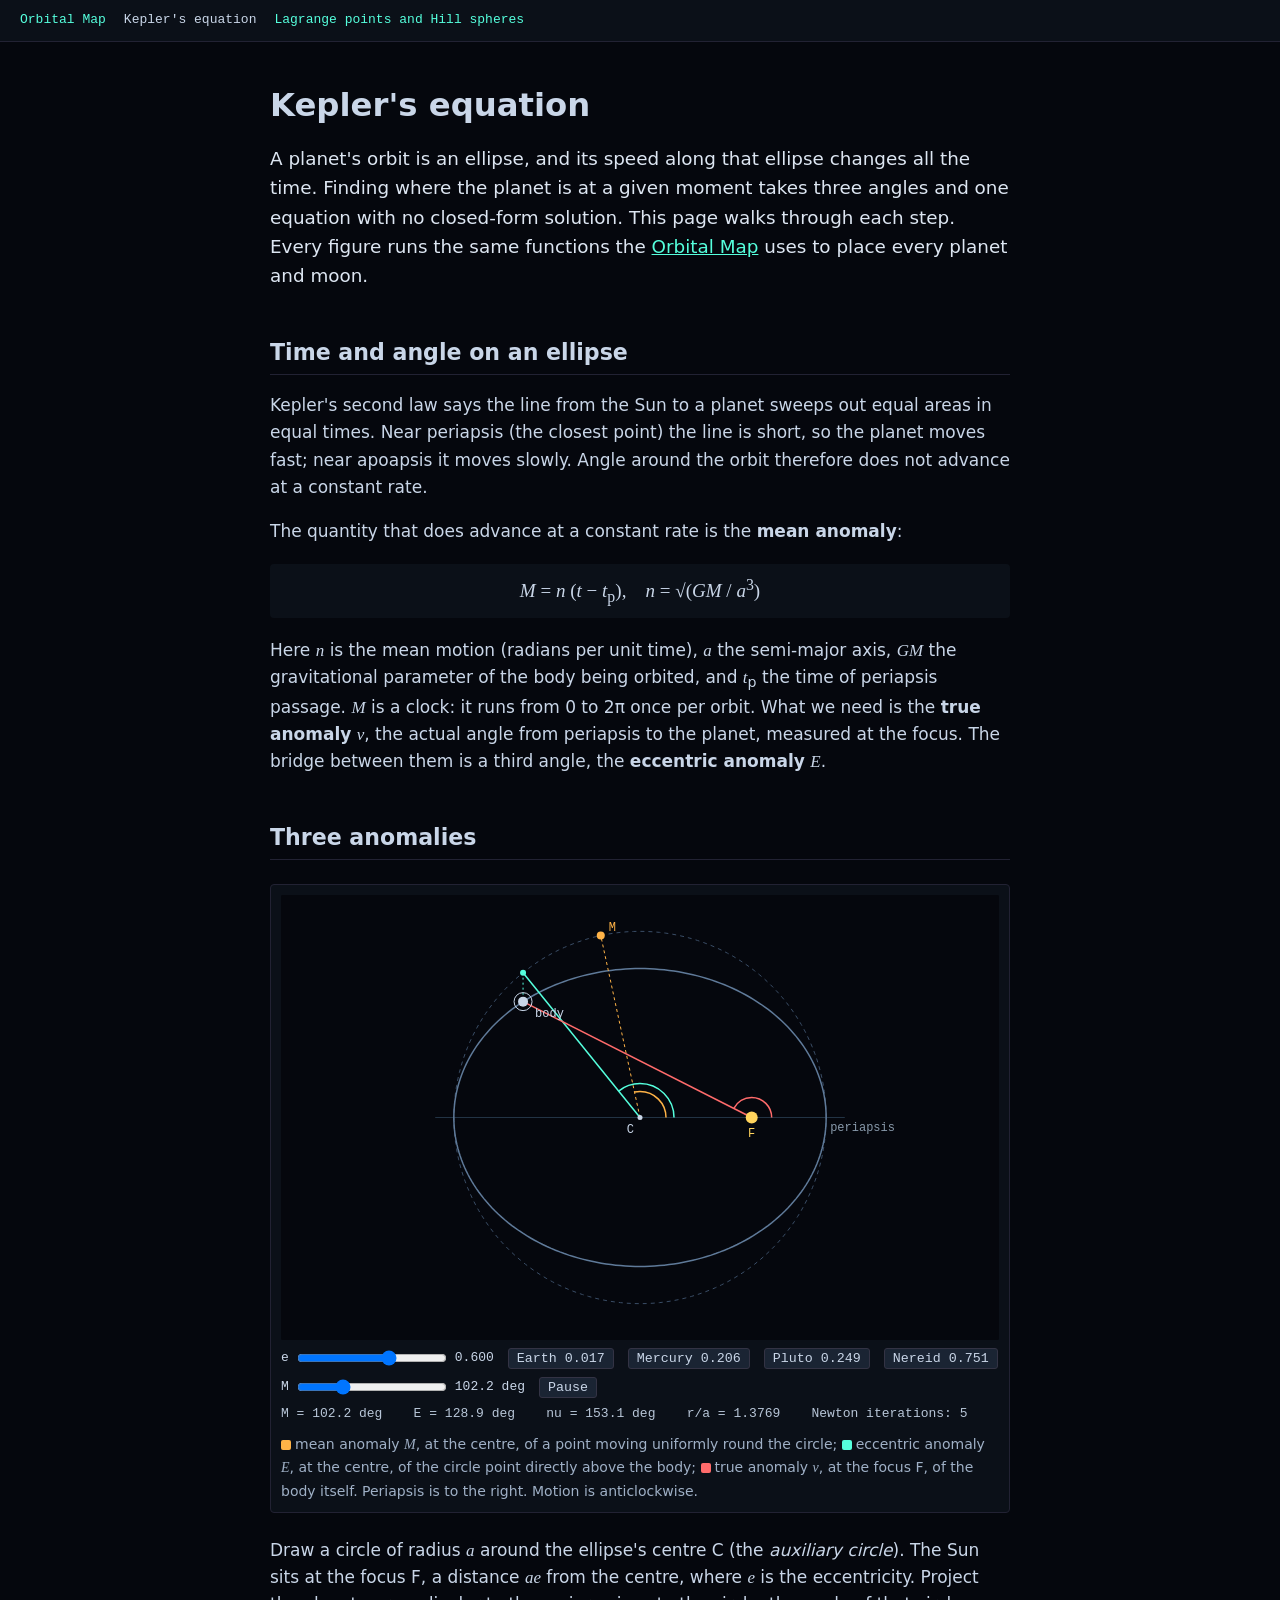
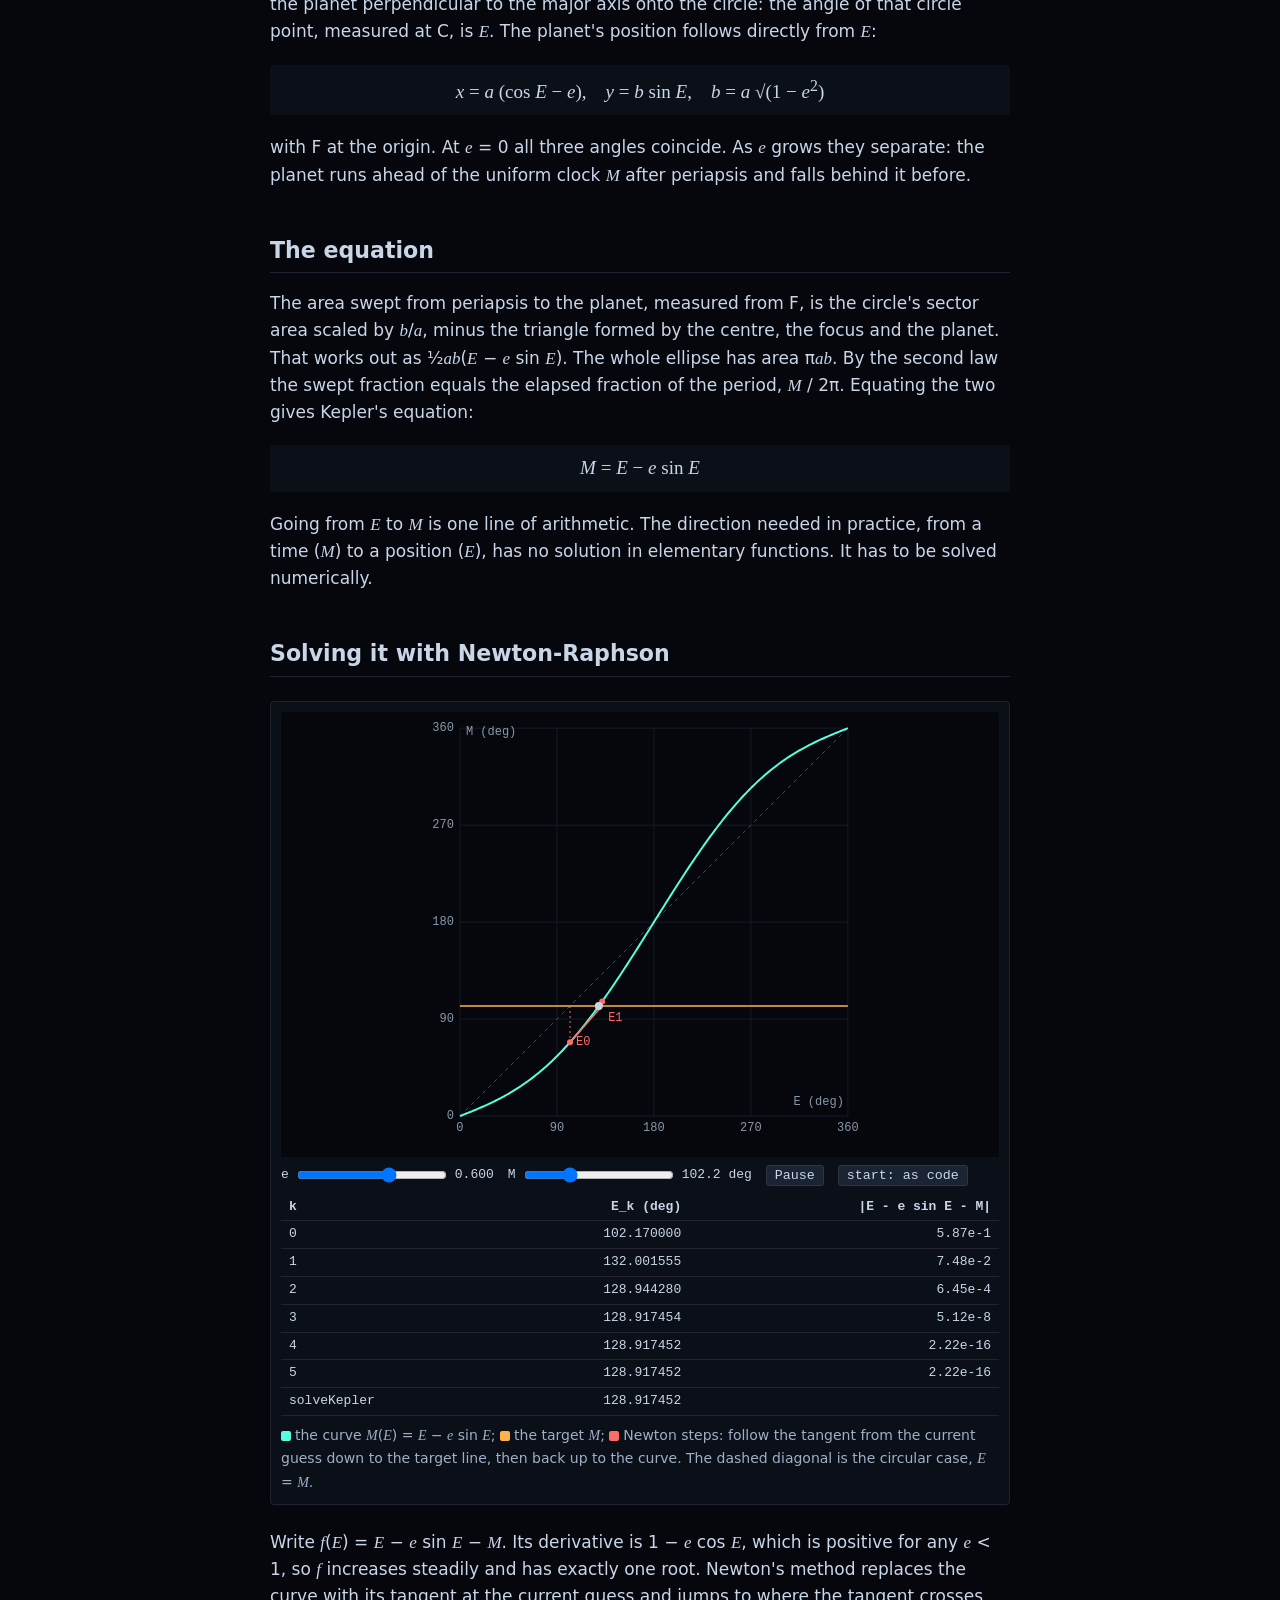
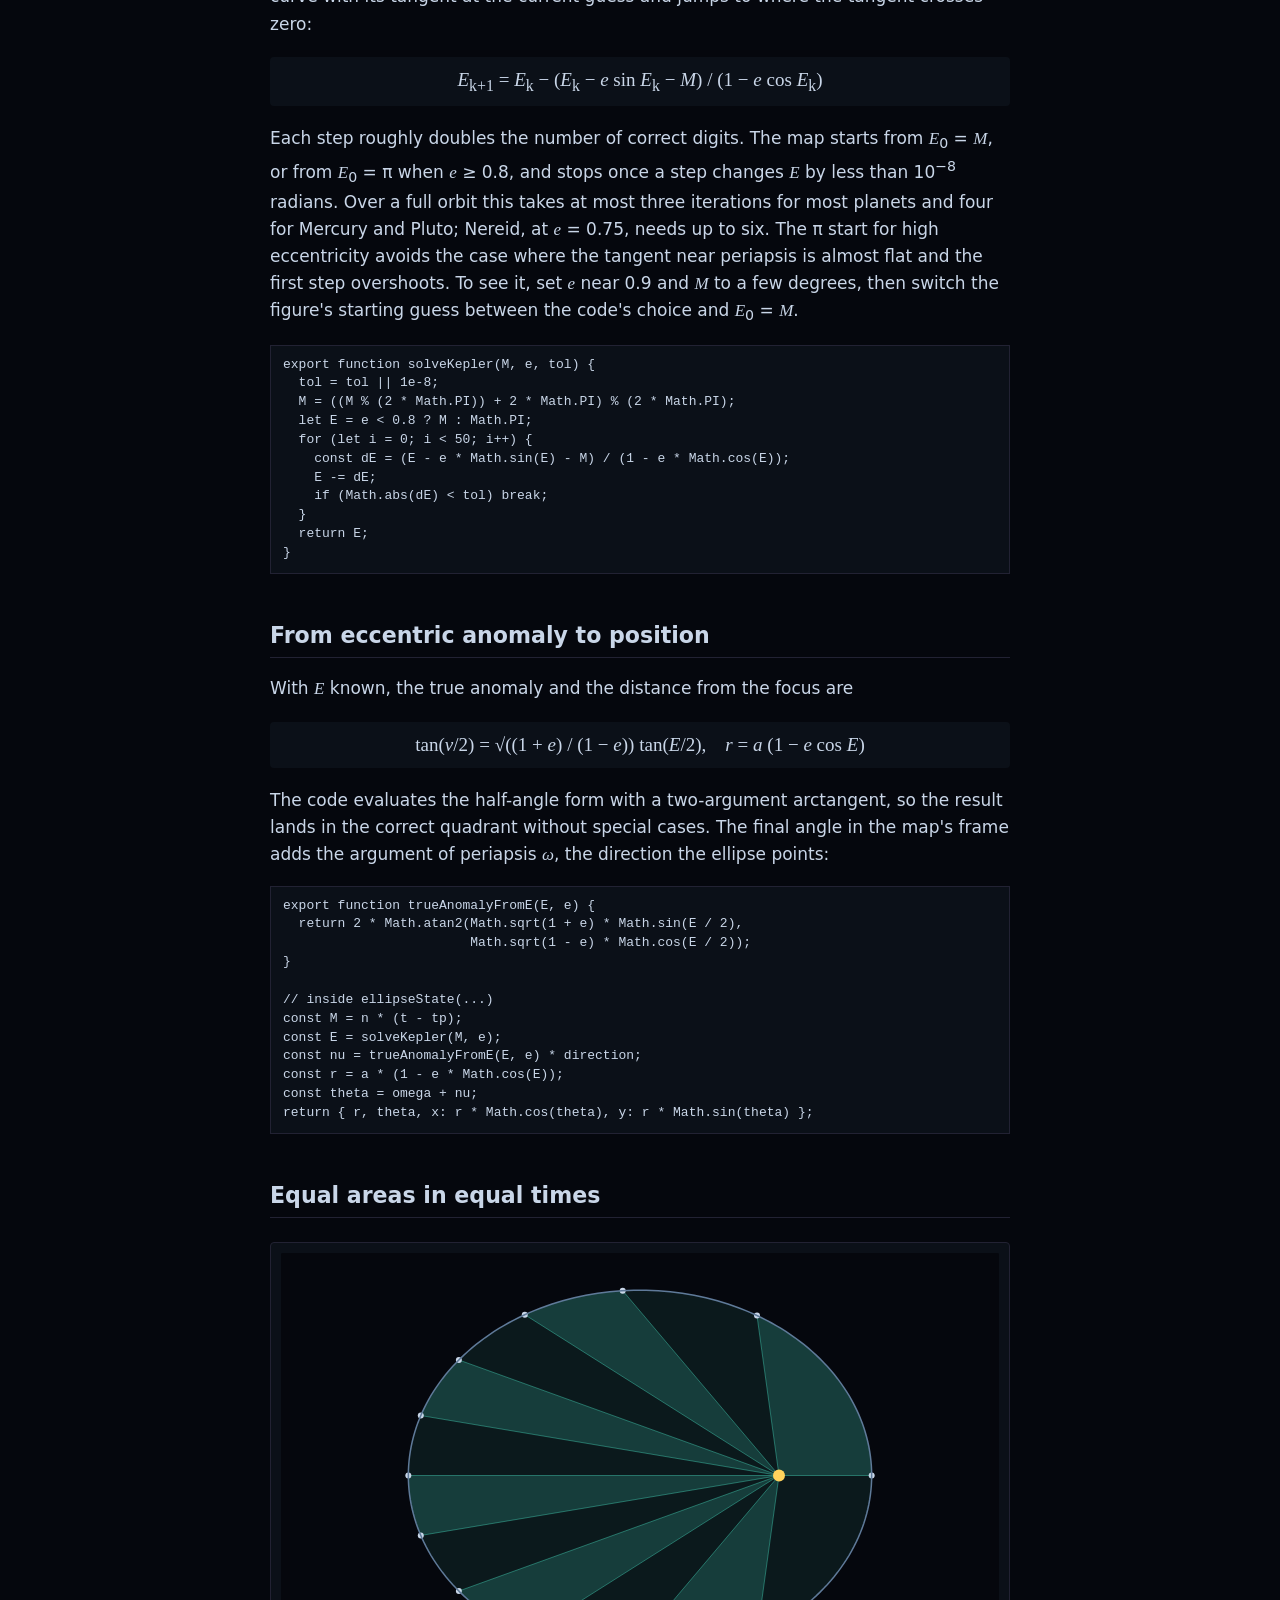
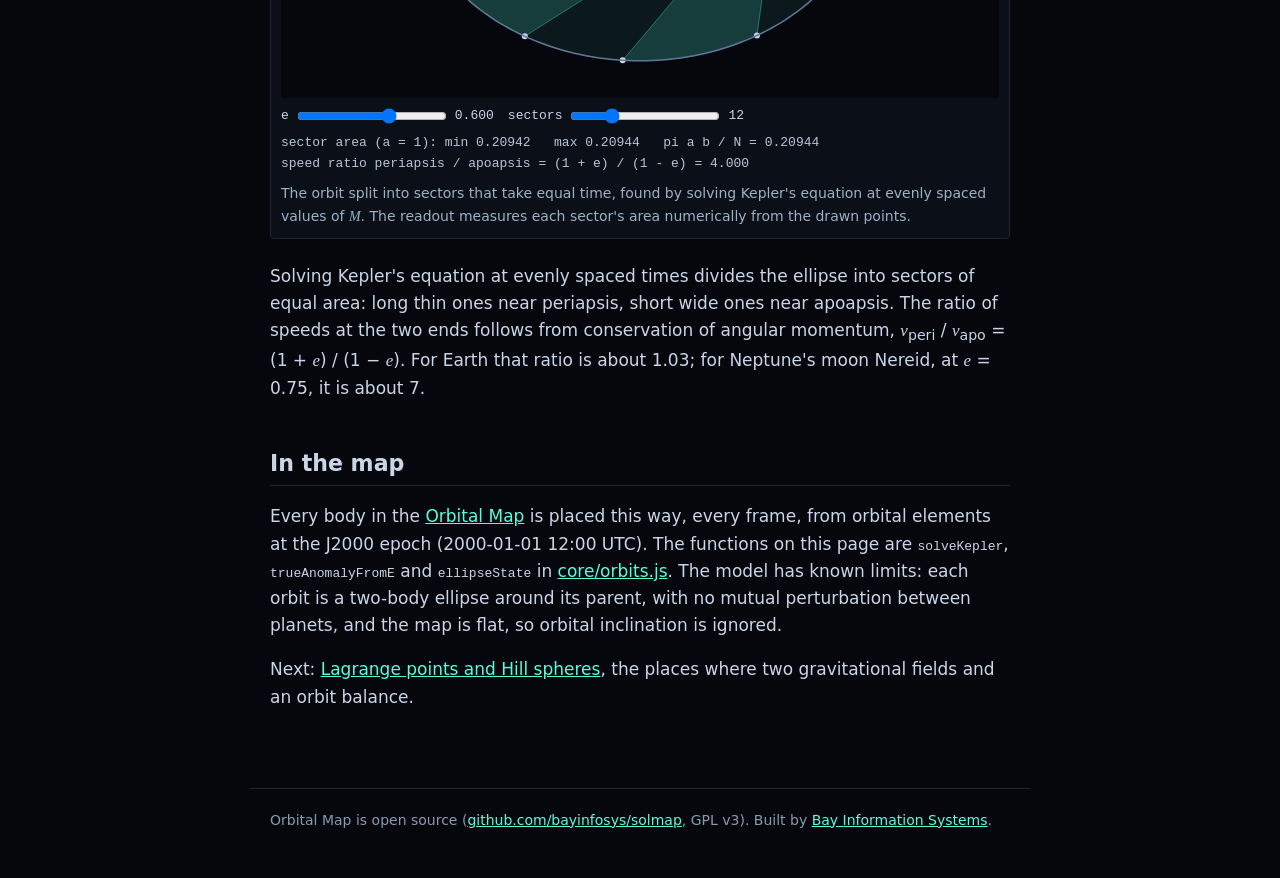
==== learn/keplers-equation/index.html @ ce365d09 "docs: Kepler's equation explainer page learn/keplers-equation/ with three canvas figures driven by c" ====
<!DOCTYPE html>
<html lang="en-GB">
<head>
<meta charset="utf-8">
<meta name="viewport" content="width=device-width, initial-scale=1">
<title>Kepler's equation: mean, eccentric and true anomaly, solved interactively | Orbital Map</title>
<meta name="description" content="How to find where a planet is on its elliptical orbit at a given time: mean anomaly, eccentric anomaly, true anomaly, Kepler's equation M = E - e sin E and its Newton-Raphson solution, with interactive figures driven by the code behind the Orbital Map.">
<link rel="canonical" href="https://www.bayis.co.uk/solmap/learn/keplers-equation/">

<meta property="og:type" content="article">
<meta property="og:title" content="Kepler's equation, solved and illustrated">
<meta property="og:description" content="Mean, eccentric and true anomaly, Kepler's equation and its Newton-Raphson solution, with interactive figures.">
<meta property="og:url" content="https://www.bayis.co.uk/solmap/learn/keplers-equation/">
<meta property="og:image" content="https://www.bayis.co.uk/solmap/images/preview.png">
<meta name="twitter:card" content="summary_large_image">

<script type="application/ld+json">
{
  "@context": "https://schema.org",
  "@type": "TechArticle",
  "headline": "Kepler's equation: mean, eccentric and true anomaly",
  "description": "Interactive explanation of Kepler's equation and its numerical solution, as used by the Orbital Map.",
  "url": "https://www.bayis.co.uk/solmap/learn/keplers-equation/",
  "inLanguage": "en-GB",
  "about": ["Kepler's equation", "Orbital mechanics", "Newton's method"],
  "author": { "@type": "Organization", "name": "Bay Information Systems", "url": "https://www.bayis.co.uk/" },
  "isPartOf": { "@type": "WebApplication", "name": "Orbital Map", "url": "https://www.bayis.co.uk/solmap/" }
}
</script>

<link rel="stylesheet" href="../../theme.css">
<link rel="stylesheet" href="../learn.css">
</head>
<body>

<nav class="siteNav">
  <a href="../../">Orbital Map</a>
  <a href="./" aria-current="page">Kepler's equation</a>
  <a href="../lagrange-points/">Lagrange points and Hill spheres</a>
</nav>

<main>
<h1>Kepler's equation</h1>
<p class="lead">
  A planet's orbit is an ellipse, and its speed along that ellipse changes
  all the time. Finding where the planet is at a given moment takes three
  angles and one equation with no closed-form solution. This page walks
  through each step. Every figure runs the same functions the
  <a href="../../">Orbital Map</a> uses to place every planet and moon.
</p>

<h2>Time and angle on an ellipse</h2>
<p>
  Kepler's second law says the line from the Sun to a planet sweeps out
  equal areas in equal times. Near periapsis (the closest point) the line
  is short, so the planet moves fast; near apoapsis it moves slowly.
  Angle around the orbit therefore does not advance at a constant rate.
</p>
<p>
  The quantity that does advance at a constant rate is the
  <strong>mean anomaly</strong>:
</p>
<p class="eq"><var>M</var> = <var>n</var> (<var>t</var> &minus; <var>t</var><sub>p</sub>),
  &nbsp;&nbsp; <var>n</var> = &radic;(<var>GM</var> / <var>a</var><sup>3</sup>)</p>
<p>
  Here <var>n</var> is the mean motion (radians per unit time),
  <var>a</var> the semi-major axis, <var>GM</var> the gravitational
  parameter of the body being orbited, and <var>t</var><sub>p</sub> the
  time of periapsis passage. <var>M</var> is a clock: it runs from 0 to
  2&pi; once per orbit. What we need is the <strong>true anomaly</strong>
  <var>&nu;</var>, the actual angle from periapsis to the planet, measured
  at the focus. The bridge between them is a third angle, the
  <strong>eccentric anomaly</strong> <var>E</var>.
</p>

<h2>Three anomalies</h2>
<figure>
  <canvas id="figGeometry" aria-label="Ellipse with auxiliary circle showing mean, eccentric and true anomaly"></canvas>
  <div class="controls">
    <label>e <input type="range" class="ctlE" min="0" max="0.95" step="0.001"><output></output></label>
    <span id="presetsA"></span>
  </div>
  <div class="controls">
    <label>M <input type="range" class="ctlM" min="0" max="360" step="0.1"><output></output></label>
    <button class="playBtn">Pause</button>
  </div>
  <div class="readout" id="readoutA"></div>
  <figcaption>
    <span class="key" style="background:var(--color-route)"></span>mean anomaly <var>M</var>, at the centre, of a point moving uniformly round the circle;
    <span class="key" style="background:var(--color-selected)"></span>eccentric anomaly <var>E</var>, at the centre, of the circle point directly above the body;
    <span class="key" style="background:var(--color-lagrange)"></span>true anomaly <var>&nu;</var>, at the focus F, of the body itself.
    Periapsis is to the right. Motion is anticlockwise.
  </figcaption>
</figure>
<p>
  Draw a circle of radius <var>a</var> around the ellipse's centre C (the
  <em>auxiliary circle</em>). The Sun sits at the focus F, a distance
  <var>ae</var> from the centre, where <var>e</var> is the eccentricity.
  Project the planet perpendicular to the major axis onto the circle: the
  angle of that circle point, measured at C, is <var>E</var>. The planet's
  position follows directly from <var>E</var>:
</p>
<p class="eq"><var>x</var> = <var>a</var> (cos <var>E</var> &minus; <var>e</var>),
  &nbsp;&nbsp; <var>y</var> = <var>b</var> sin <var>E</var>,
  &nbsp;&nbsp; <var>b</var> = <var>a</var> &radic;(1 &minus; <var>e</var><sup>2</sup>)</p>
<p>
  with F at the origin. At <var>e</var> = 0 all three angles coincide. As
  <var>e</var> grows they separate: the planet runs ahead of the uniform
  clock <var>M</var> after periapsis and falls behind it before.
</p>

<h2>The equation</h2>
<p>
  The area swept from periapsis to the planet, measured from F, is the
  circle's sector area scaled by <var>b</var>/<var>a</var>, minus the
  triangle formed by the centre, the focus and the planet. That works out as
  &frac12;<var>ab</var>(<var>E</var> &minus; <var>e</var> sin
  <var>E</var>). The whole ellipse has area &pi;<var>ab</var>. By the
  second law the swept fraction equals the elapsed fraction of the
  period, <var>M</var> / 2&pi;. Equating the two gives Kepler's equation:
</p>
<p class="eq"><var>M</var> = <var>E</var> &minus; <var>e</var> sin <var>E</var></p>
<p>
  Going from <var>E</var> to <var>M</var> is one line of arithmetic. The
  direction needed in practice, from a time (<var>M</var>) to a position
  (<var>E</var>), has no solution in elementary functions. It has to be
  solved numerically.
</p>

<h2>Solving it with Newton-Raphson</h2>
<figure>
  <canvas id="figSolve" aria-label="Plot of M against E with Newton-Raphson iterations"></canvas>
  <div class="controls">
    <label>e <input type="range" class="ctlE" min="0" max="0.95" step="0.001"><output></output></label>
    <label>M <input type="range" class="ctlM" min="0" max="360" step="0.1"><output></output></label>
    <button class="playBtn">Pause</button>
    <button id="startModeBtn">start: as code</button>
  </div>
  <table class="data" id="iterTable"></table>
  <figcaption>
    <span class="key" style="background:var(--color-selected)"></span>the curve <var>M</var>(<var>E</var>) = <var>E</var> &minus; <var>e</var> sin <var>E</var>;
    <span class="key" style="background:var(--color-route)"></span>the target <var>M</var>;
    <span class="key" style="background:var(--color-lagrange)"></span>Newton steps: follow the tangent from the current guess down to the target line, then back up to the curve.
    The dashed diagonal is the circular case, <var>E</var> = <var>M</var>.
  </figcaption>
</figure>
<p>
  Write <var>f</var>(<var>E</var>) = <var>E</var> &minus; <var>e</var> sin
  <var>E</var> &minus; <var>M</var>. Its derivative is 1 &minus; <var>e</var>
  cos <var>E</var>, which is positive for any <var>e</var> &lt; 1, so
  <var>f</var> increases steadily and has exactly one root. Newton's
  method replaces the curve with its tangent at the current guess and
  jumps to where the tangent crosses zero:
</p>
<p class="eq"><var>E</var><sub>k+1</sub> = <var>E</var><sub>k</sub> &minus;
  (<var>E</var><sub>k</sub> &minus; <var>e</var> sin <var>E</var><sub>k</sub> &minus; <var>M</var>)
  / (1 &minus; <var>e</var> cos <var>E</var><sub>k</sub>)</p>
<p>
  Each step roughly doubles the number of correct digits. The map starts
  from <var>E</var><sub>0</sub> = <var>M</var>, or from
  <var>E</var><sub>0</sub> = &pi; when <var>e</var> &ge; 0.8, and stops
  once a step changes <var>E</var> by less than 10<sup>&minus;8</sup>
  radians. Over a full orbit this takes at most three iterations for most
  planets and four for Mercury and Pluto; Nereid, at <var>e</var> = 0.75,
  needs up to six. The
  &pi; start for high eccentricity avoids the case where the tangent near
  periapsis is almost flat and the first step overshoots. To see it, set
  <var>e</var> near 0.9 and <var>M</var> to a few degrees, then switch the
  figure's starting guess between the code's choice and
  <var>E</var><sub>0</sub> = <var>M</var>.
</p>
<pre><code>export function solveKepler(M, e, tol) {
  tol = tol || 1e-8;
  M = ((M % (2 * Math.PI)) + 2 * Math.PI) % (2 * Math.PI);
  let E = e &lt; 0.8 ? M : Math.PI;
  for (let i = 0; i &lt; 50; i++) {
    const dE = (E - e * Math.sin(E) - M) / (1 - e * Math.cos(E));
    E -= dE;
    if (Math.abs(dE) &lt; tol) break;
  }
  return E;
}</code></pre>

<h2>From eccentric anomaly to position</h2>
<p>With <var>E</var> known, the true anomaly and the distance from the focus are</p>
<p class="eq">tan(<var>&nu;</var>/2) = &radic;((1 + <var>e</var>) / (1 &minus; <var>e</var>)) tan(<var>E</var>/2),
  &nbsp;&nbsp; <var>r</var> = <var>a</var> (1 &minus; <var>e</var> cos <var>E</var>)</p>
<p>
  The code evaluates the half-angle form with a two-argument arctangent,
  so the result lands in the correct quadrant without special cases. The
  final angle in the map's frame adds the argument of periapsis
  <var>&omega;</var>, the direction the ellipse points:
</p>
<pre><code>export function trueAnomalyFromE(E, e) {
  return 2 * Math.atan2(Math.sqrt(1 + e) * Math.sin(E / 2),
                        Math.sqrt(1 - e) * Math.cos(E / 2));
}

// inside ellipseState(...)
const M = n * (t - tp);
const E = solveKepler(M, e);
const nu = trueAnomalyFromE(E, e) * direction;
const r = a * (1 - e * Math.cos(E));
const theta = omega + nu;
return { r, theta, x: r * Math.cos(theta), y: r * Math.sin(theta) };</code></pre>

<h2>Equal areas in equal times</h2>
<figure>
  <canvas id="figAreas" aria-label="Ellipse divided into twelve sectors swept in equal times"></canvas>
  <div class="controls">
    <label>e <input type="range" class="ctlE" min="0" max="0.95" step="0.001"><output></output></label>
    <label>sectors <input type="range" id="ctlN" min="4" max="36" step="1" value="12"><output></output></label>
  </div>
  <div class="readout" id="readoutC"></div>
  <figcaption>
    The orbit split into sectors that take equal time, found by solving
    Kepler's equation at evenly spaced values of <var>M</var>. The readout
    measures each sector's area numerically from the drawn points.
  </figcaption>
</figure>
<p>
  Solving Kepler's equation at evenly spaced times divides the ellipse
  into sectors of equal area: long thin ones near periapsis, short wide
  ones near apoapsis. The ratio of speeds at the two ends follows from
  conservation of angular momentum, <var>v</var><sub>peri</sub> /
  <var>v</var><sub>apo</sub> = (1 + <var>e</var>) / (1 &minus;
  <var>e</var>). For Earth that ratio is about 1.03; for Neptune's moon
  Nereid, at <var>e</var> = 0.75, it is about 7.
</p>

<h2>In the map</h2>
<p>
  Every body in the <a href="../../">Orbital Map</a> is placed this way,
  every frame, from orbital elements at the J2000 epoch
  (2000-01-01 12:00 UTC). The functions on this page are
  <code>solveKepler</code>, <code>trueAnomalyFromE</code> and
  <code>ellipseState</code> in
  <a href="https://github.com/bayinfosys/solmap/blob/master/core/orbits.js">core/orbits.js</a>.
  The model has known limits: each orbit is a two-body ellipse around its
  parent, with no mutual perturbation between planets, and the map is
  flat, so orbital inclination is ignored.
</p>
<p>
  Next: <a href="../lagrange-points/">Lagrange points and Hill spheres</a>,
  the places where two gravitational fields and an orbit balance.
</p>
</main>

<footer>
  Orbital Map is open source (<a href="https://github.com/bayinfosys/solmap">github.com/bayinfosys/solmap</a>, GPL v3).
  Built by <a href="https://www.bayis.co.uk/">Bay Information Systems</a>.
</footer>

<script type="module" src="kepler-page.js"></script>
</body>
</html>
---- theme.css ----
/* Shared colour tokens for the map (index.html) and the explainer
   pages under learn/. render.js and learn/figure.js read these at load. */
:root {
  --color-bg: #05070d;
  --color-selected: #55ffdd;
  --color-text: #c9d6e8;
  --color-lagrange: #ff6b6b;
  --color-lagrange-dim: #7a5a52;
  --color-orbit: #223344;
  --color-sun: #ffd35c;
  --color-route: #ffb347;
  --label-bg: #ffffff;
  --label-text: #111111;
  --label-outline: #000000;
}
---- learn/learn.css ----
/* Layout for the explainer pages. Colour tokens come from ../theme.css. */

* { box-sizing: border-box; }

html, body {
  margin: 0;
  background: var(--color-bg);
  color: var(--color-text);
  font-family: system-ui, -apple-system, "Segoe UI", Roboto, sans-serif;
  font-size: 17px;
  line-height: 1.6;
}

a { color: var(--color-selected); }

.siteNav {
  display: flex;
  flex-wrap: wrap;
  gap: 4px 18px;
  padding: 10px 20px;
  border-bottom: 1px solid #223;
  background: #0b1018;
  font-family: monospace;
  font-size: 13px;
}
.siteNav a { text-decoration: none; }
.siteNav a[aria-current="page"] { color: var(--color-text); }

main {
  max-width: 780px;
  margin: 0 auto;
  padding: 24px 20px 60px;
}

h1 { font-size: 1.9em; line-height: 1.25; margin: 0.6em 0 0.3em; }
h2 { font-size: 1.3em; margin: 2em 0 0.4em; border-bottom: 1px solid #223; padding-bottom: 4px; }
.lead { font-size: 1.08em; color: #dde6f2; }

var { font-style: italic; font-family: Georgia, "Times New Roman", serif; }
.eq {
  font-family: Georgia, "Times New Roman", serif;
  font-size: 1.12em;
  text-align: center;
  margin: 1em 0;
  padding: 8px;
  background: #0b1018;
  border-radius: 4px;
}

code, pre, .readout, .controls, table.data { font-family: monospace; font-size: 13px; }
pre {
  background: #0b1018;
  border: 1px solid #223;
  padding: 10px 12px;
  overflow-x: auto;
  line-height: 1.45;
}

figure {
  margin: 1.4em 0;
  background: #0b1018;
  border: 1px solid #223;
  border-radius: 4px;
  padding: 10px;
}
figure canvas {
  display: block;
  width: 100%;
  background: var(--color-bg);
  border-radius: 2px;
}
figcaption { font-size: 14px; color: #9fb0c6; margin-top: 8px; }

.controls {
  display: flex;
  flex-wrap: wrap;
  align-items: center;
  gap: 6px 14px;
  margin-top: 8px;
}
.controls label { display: flex; align-items: center; gap: 6px; }
.controls input[type="range"] { width: 150px; }
.controls button {
  background: #1a2433;
  color: var(--color-text);
  border: 1px solid #334;
  border-radius: 3px;
  padding: 2px 8px;
  font-family: monospace;
  cursor: pointer;
}
.controls button.active { border-color: var(--color-selected); color: var(--color-selected); }
.readout { margin-top: 6px; color: #b8c6d8; white-space: pre-wrap; }

table.data { border-collapse: collapse; margin-top: 8px; width: 100%; }
table.data th, table.data td { border-bottom: 1px solid #223; padding: 3px 8px; text-align: right; }
table.data th:first-child, table.data td:first-child { text-align: left; }

.key { display: inline-block; width: 10px; height: 10px; border-radius: 2px; margin-right: 4px; vertical-align: middle; }

footer {
  max-width: 780px;
  margin: 0 auto;
  padding: 20px;
  border-top: 1px solid #223;
  font-size: 14px;
  color: #8a9ab0;
}
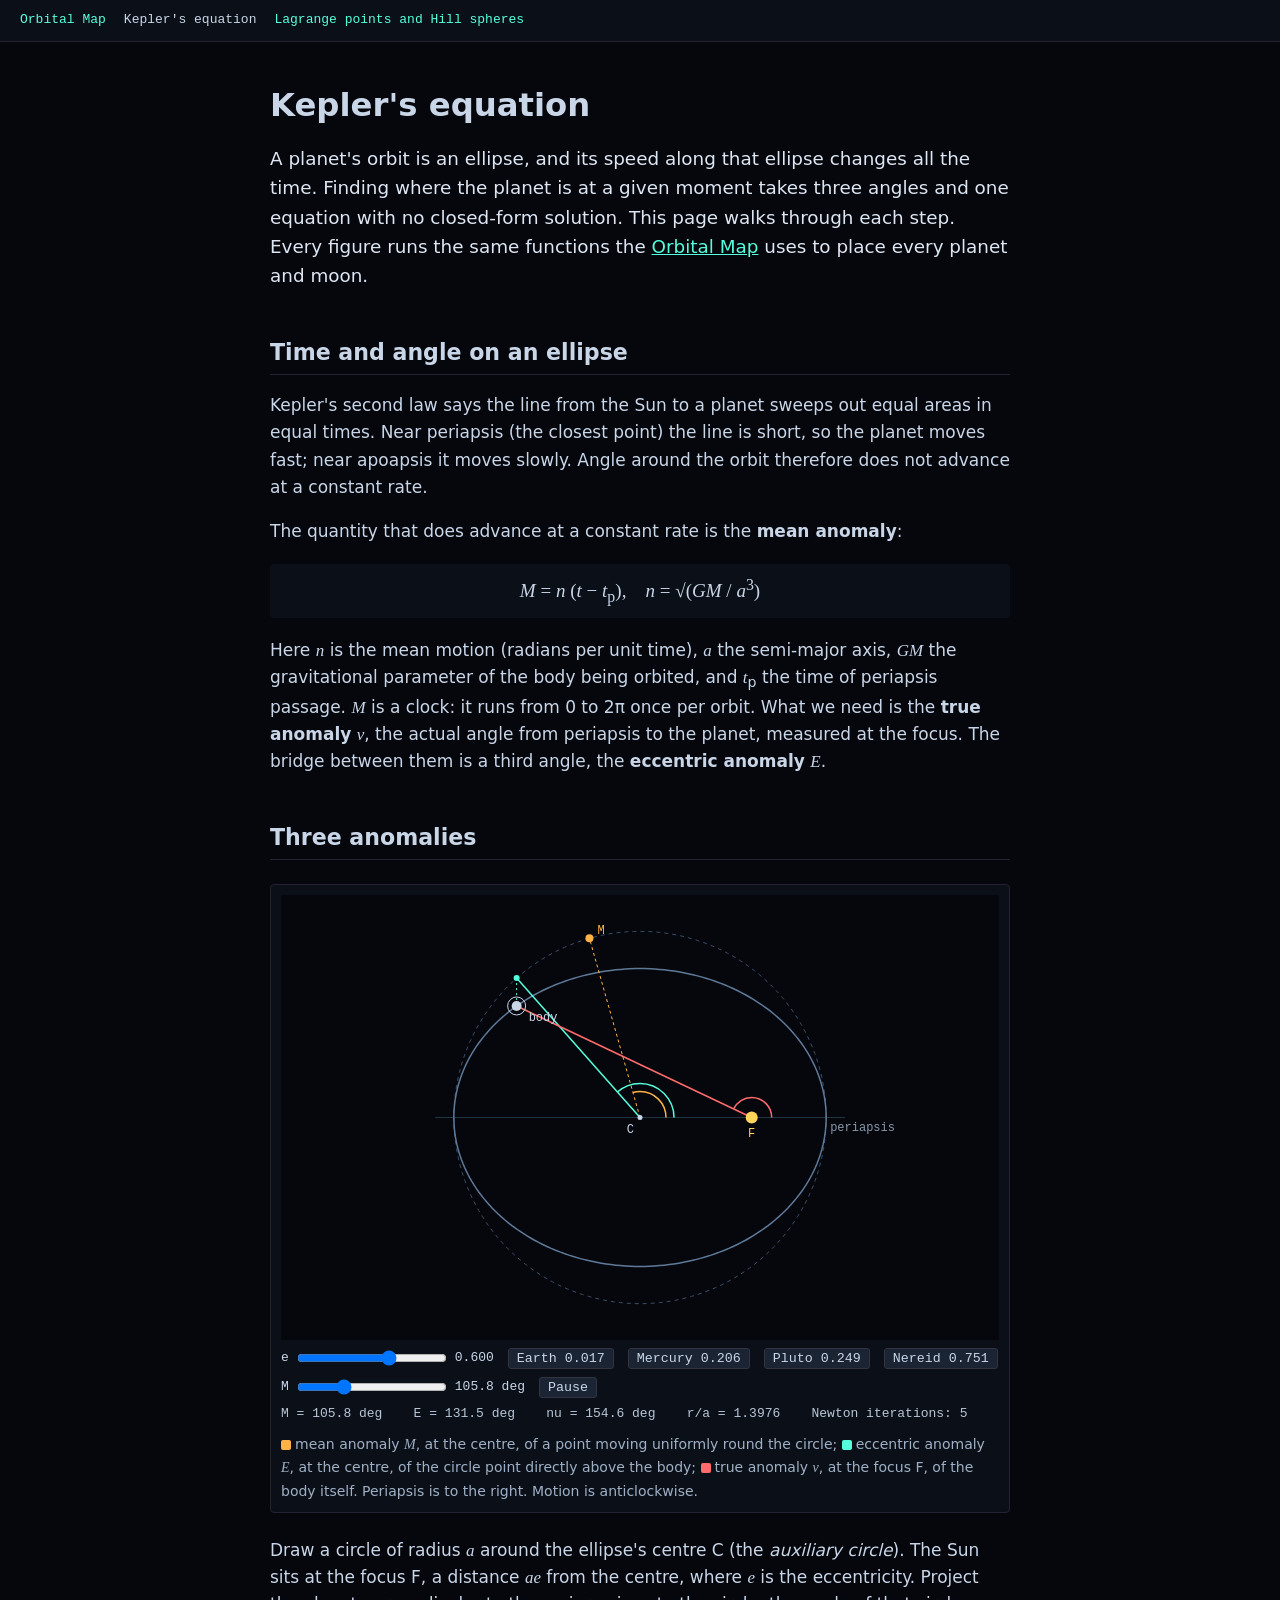
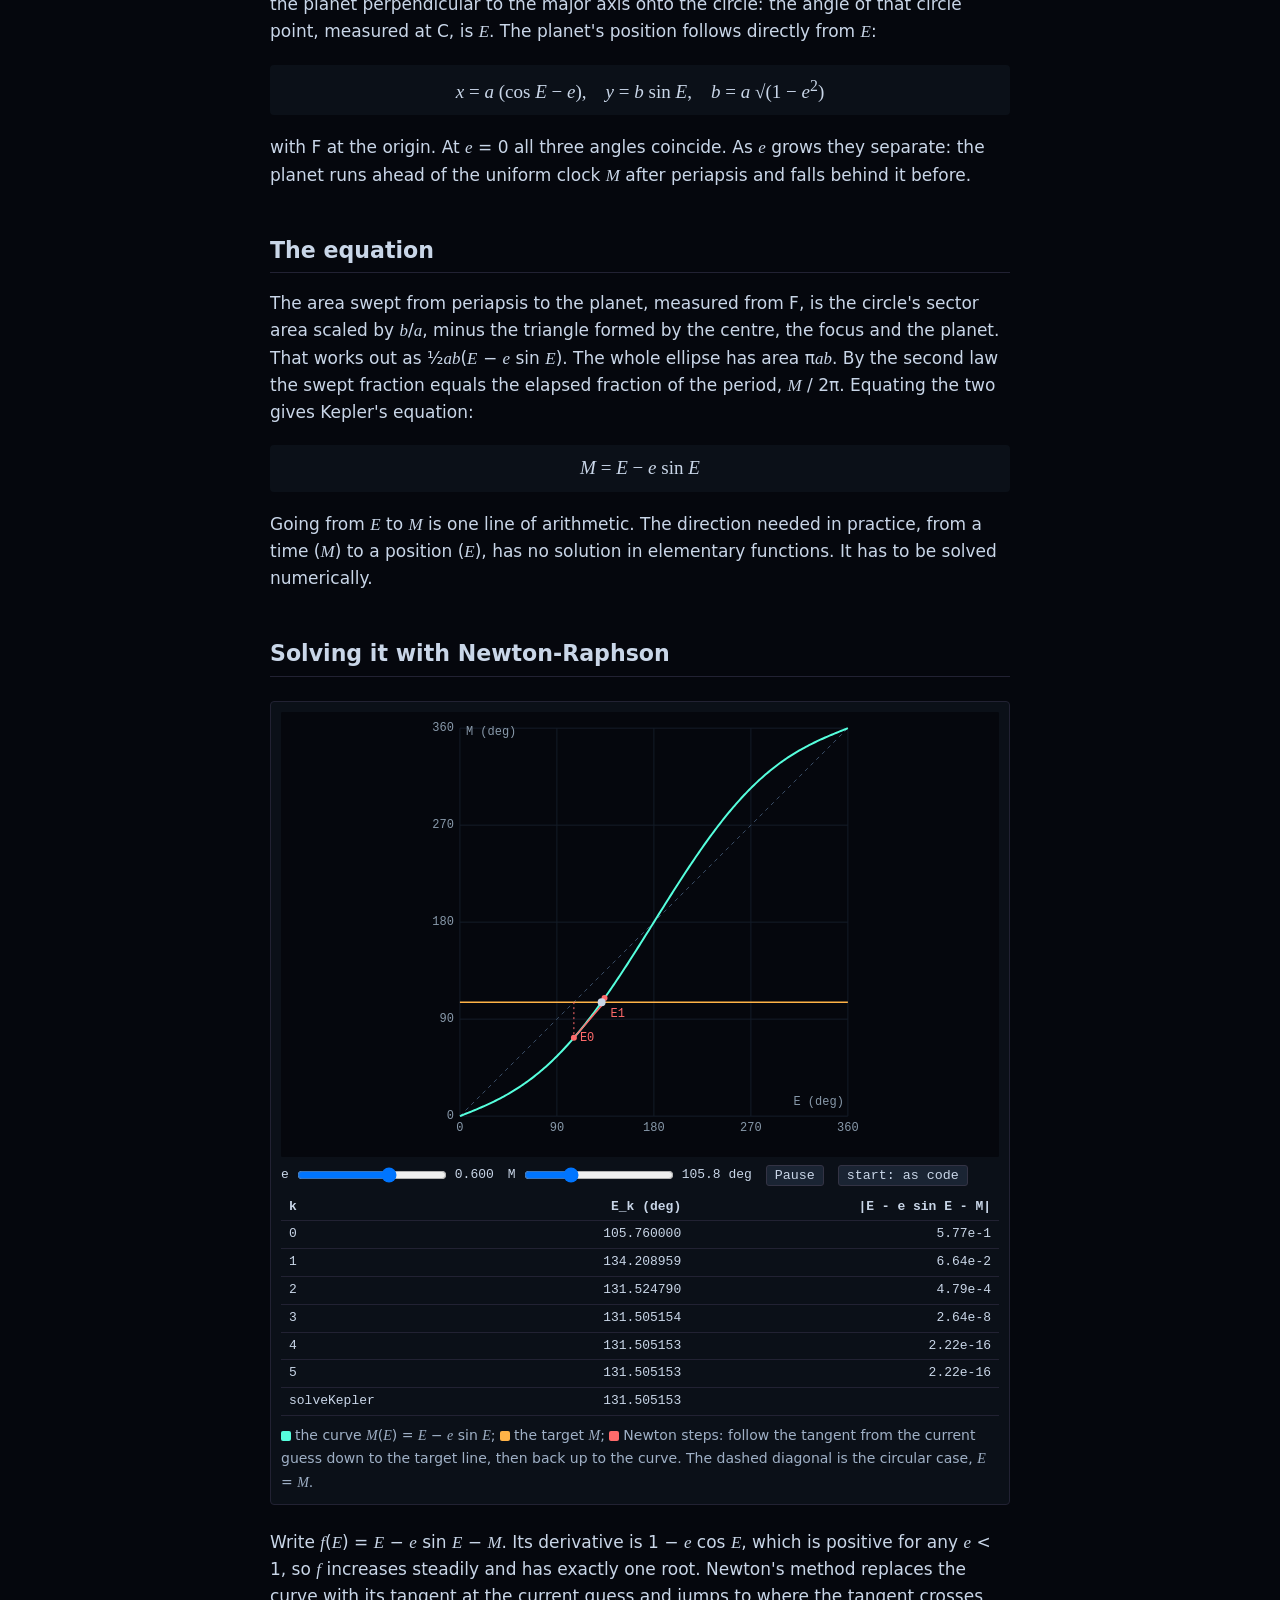
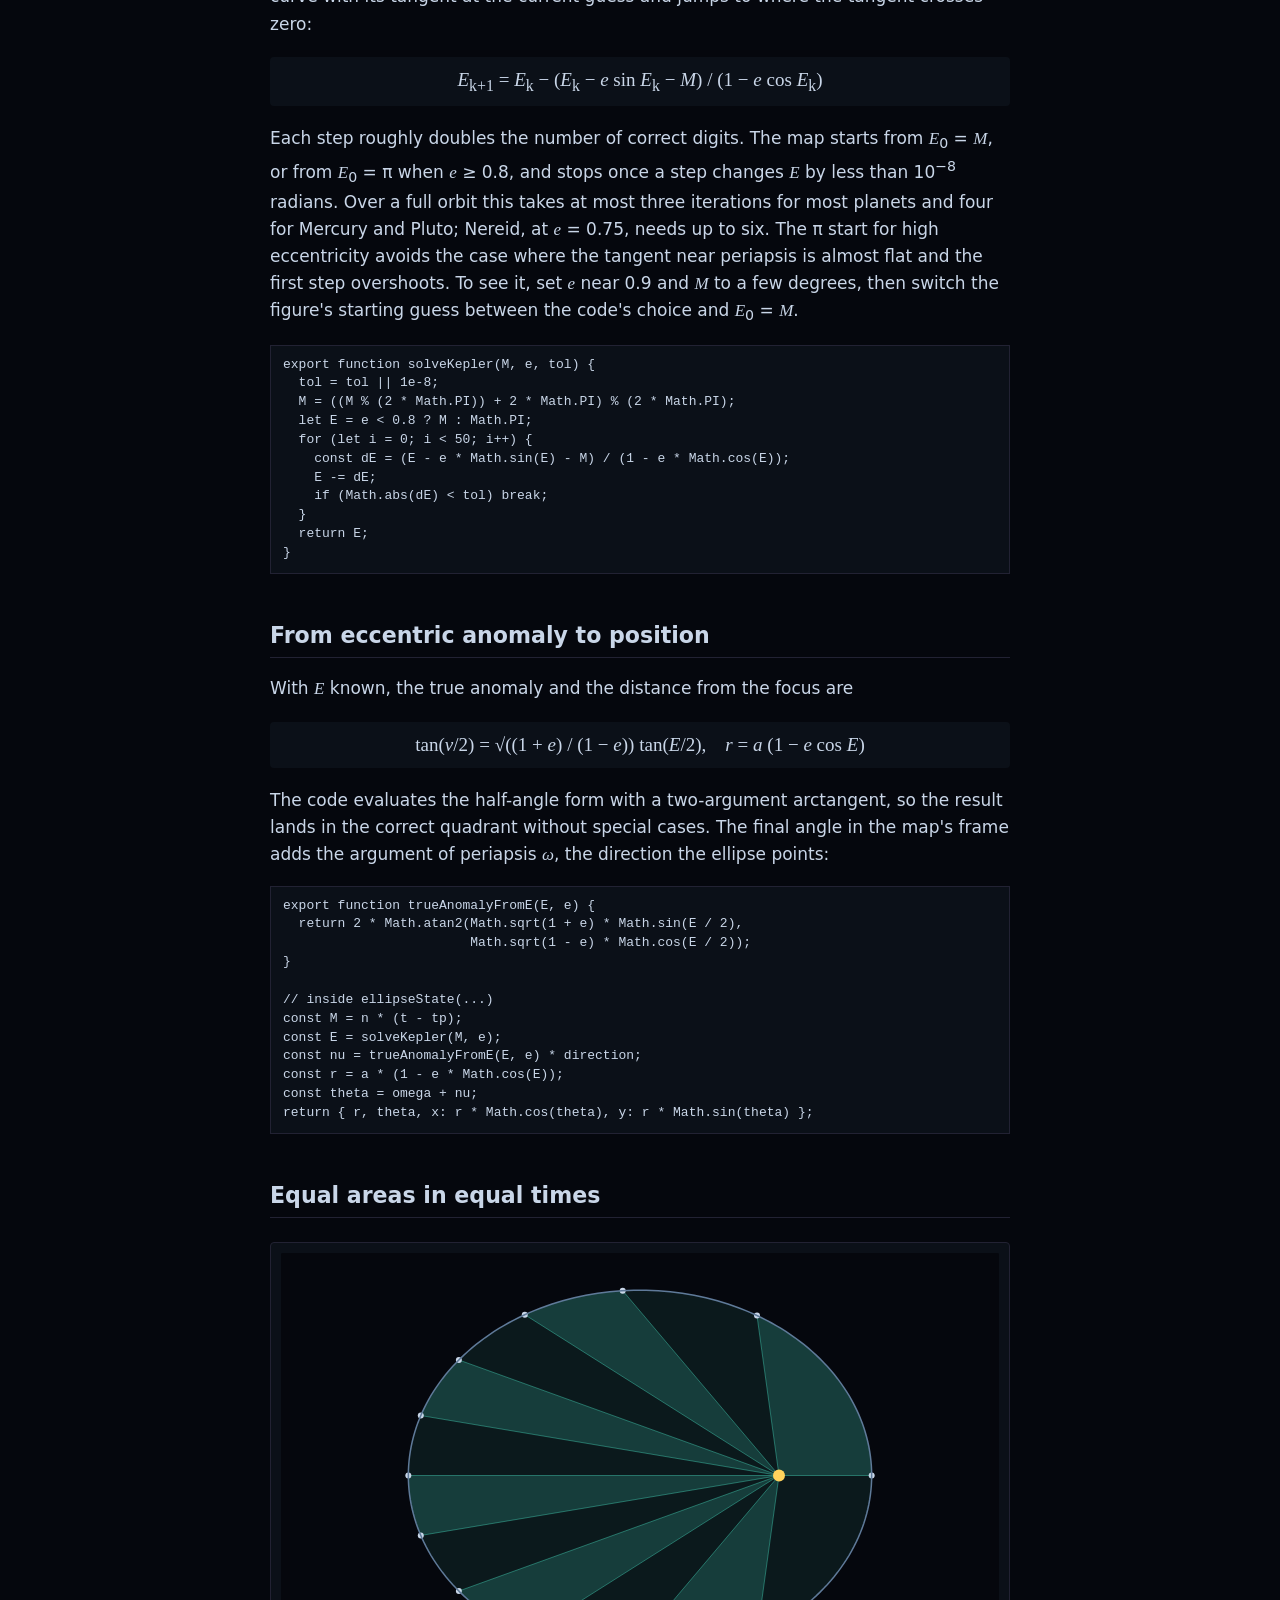
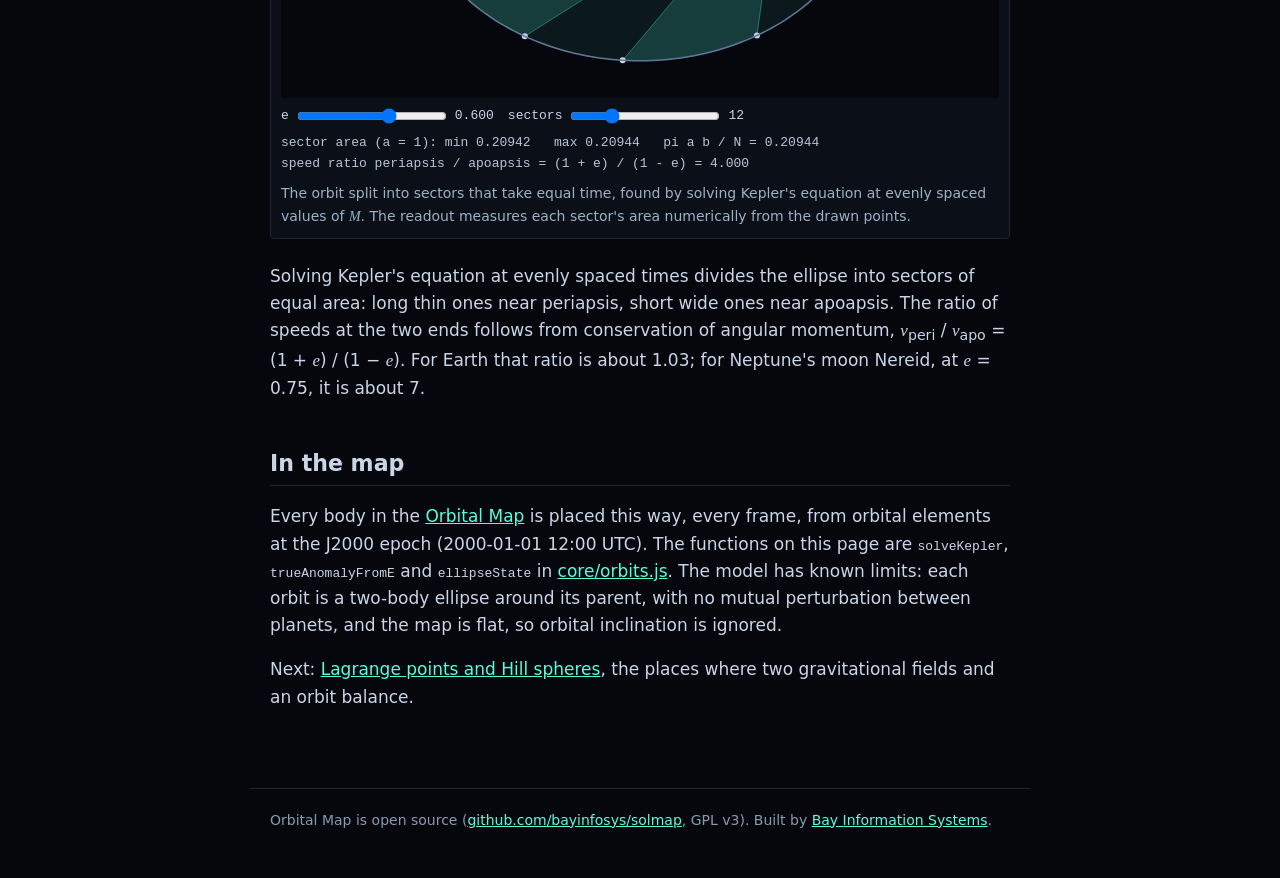
==== commit 29361bbf: "shared nav bar element for learn pages" ====
--- a/learn/keplers-equation/index.html
+++ b/learn/keplers-equation/index.html
@@ -29,6 +29,7 @@
 </script>
 
 <link rel="stylesheet" href="../../theme.css">
+<link rel="stylesheet" href="../../nav.css">
 <link rel="stylesheet" href="../learn.css">
 </head>
 <body>
--- a/nav.css
+++ b/nav.css
@@ -0,0 +1,15 @@
+/* Site link bar, shared by the map (index.html) and the learn/ pages.
+   Colour tokens come from theme.css. */
+
+.siteNav {
+  display: flex;
+  flex-wrap: wrap;
+  gap: 4px 18px;
+  padding: 10px 20px;
+  border-bottom: 1px solid #223;
+  background: #0b1018;
+  font-family: monospace;
+  font-size: 13px;
+}
+.siteNav a { color: var(--color-selected); text-decoration: none; }
+.siteNav a[aria-current="page"] { color: var(--color-text); }
--- a/learn/learn.css
+++ b/learn/learn.css
@@ -12,19 +12,6 @@
 }
 
 a { color: var(--color-selected); }
-
-.siteNav {
-  display: flex;
-  flex-wrap: wrap;
-  gap: 4px 18px;
-  padding: 10px 20px;
-  border-bottom: 1px solid #223;
-  background: #0b1018;
-  font-family: monospace;
-  font-size: 13px;
-}
-.siteNav a { text-decoration: none; }
-.siteNav a[aria-current="page"] { color: var(--color-text); }
 
 main {
   max-width: 780px;
@@ -106,3 +93,10 @@
   font-size: 14px;
   color: #8a9ab0;
 }
+
+@media (max-width: 520px) {
+  main { padding: 16px 12px 48px; }
+  figure { padding: 6px; }
+  table.data th, table.data td { padding: 3px 4px; }
+  code, pre, .readout, .controls, table.data { font-size: 12px; }
+}
